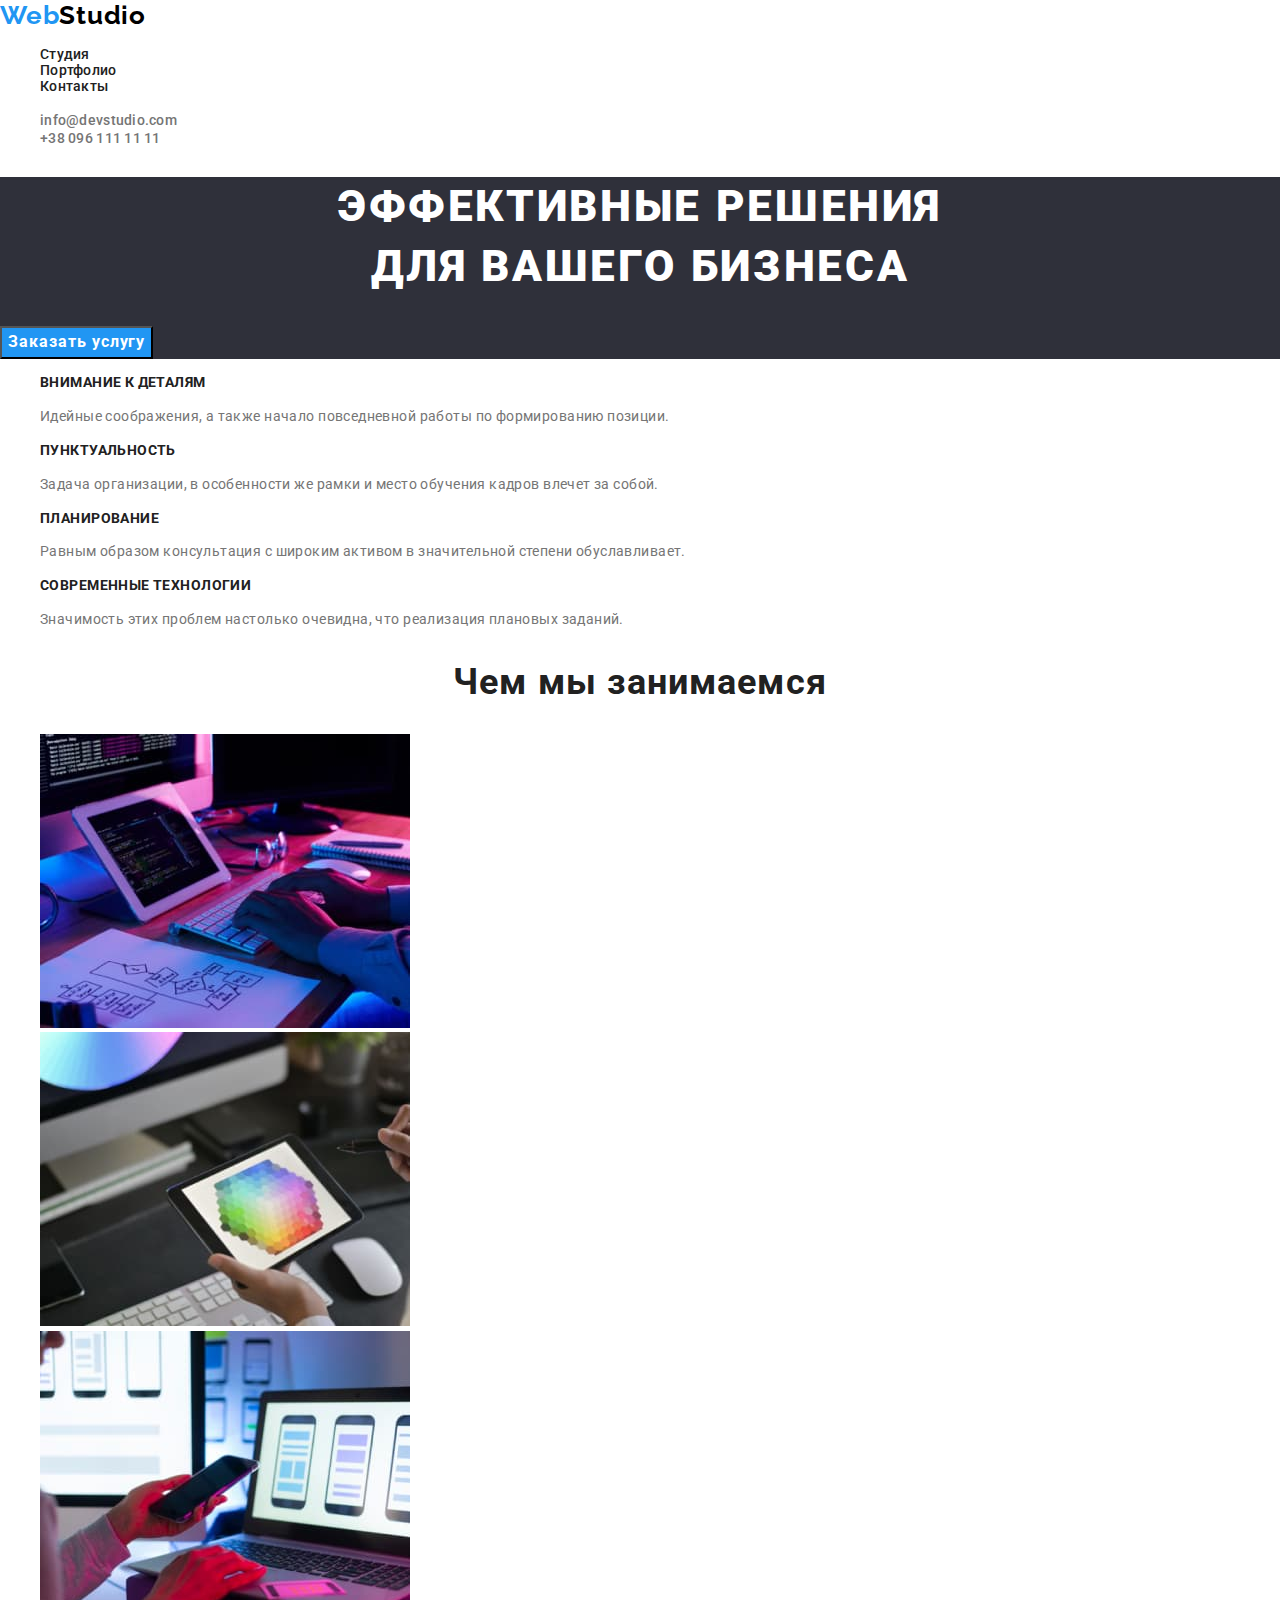
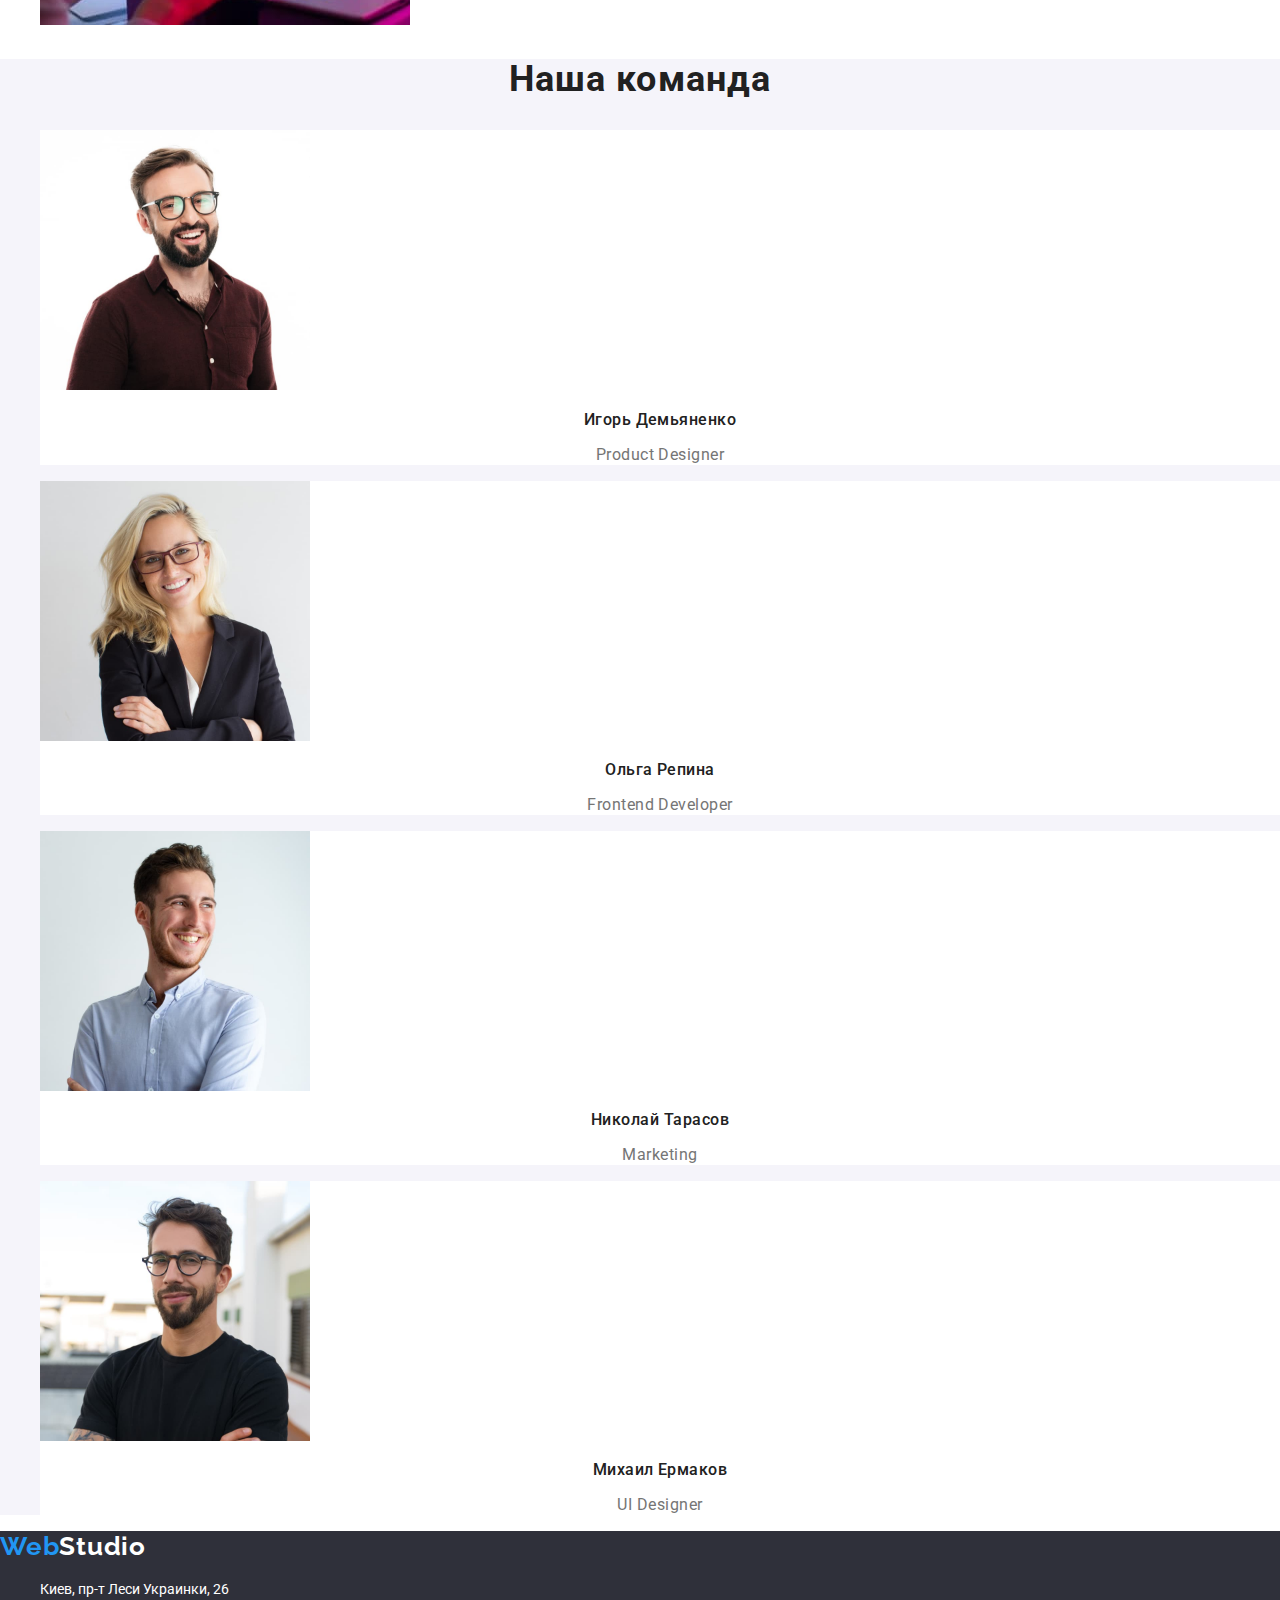
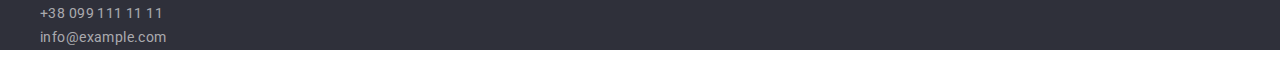
==== index.html @ f6a0c0f8 "Clone" ====
<!DOCTYPE html>
<html lang="ru">
<head>
    <meta charset="UTF-8">
    <meta http-equiv="X-UA-Compatible" content="IE=edge">
    <meta name="viewport" content="width=device-width, initial-scale=1.0">
    <title>Вебстудия</title>
    <link rel="preconnect" href="https://fonts.googleapis.com">
    <link rel="preconnect" href="https://fonts.gstatic.com" crossorigin>
    <link href="https://fonts.googleapis.com/css2?family=Raleway:wght@700&family=Roboto:wght@400;500;700;900&display=swap"
        rel="stylesheet">
    <link rel="stylesheet" href="https://cdnjs.cloudflare.com/ajax/libs/modern-normalize/1.1.0/modern-normalize.min.css">
    <link rel="stylesheet" href="./css/styles.css">
</head>
<body>
    <header class="header">
        <nav class="navigation">
            <a class="logo" href="" lang="en"><span class="logo-text"> <span class="logo-text-web">Web</span><span class="logo-text-studio">Studio</span></span> </a>
            <ul class="list menu">
                <li class="menu-item">
                    <a class="menu-link" href="">Студия</a>
                </li>
                <li class="menu-item">
                    <a class="menu-link" href="./portfolio.html">Портфолио</a>
                </li>
                <li class="menu-item">
                    <a class="menu-link" href="">Контакты</a>
                </li>
            </ul>
        </nav>
            <ul class="list contacts">
                <li class="contacts-item">
                    <a class="contacts-link" href="mailto:info@devstudio.com">info@devstudio.com</a>
                </li>
                <li class="contacts-item">
                    <a class="contacts-link" href="tel:+380961111111">+38 096 111 11 11</a>
                </li>
            </ul>
    </header>
    <main>
        <section class="hero-section">
            <h1 class="hero">Эффективные решения <br/> для вашего бизнеса</h1>
            <button type="button" class="hero-button">Заказать услугу</button>
        </section>
        <section>
            <h2 hidden>Наши преимущества</h2>
            <ul class="list benefits">
                <li class="benefits-item">
                    <h3 class="benefits-title">Внимание к деталям</h3>
                    <p class="benefits-text">Идейные соображения, а также начало повседневной работы по формированию позиции.</p>
                </li>
                <li class="benefits-item">
                    <h3 class="benefits-title">Пунктуальность</h3>
                    <p class="benefits-text">Задача организации, в особенности же рамки и место обучения кадров влечет за собой.</p>
                </li>
                <li class="benefits-item">
                    <h3 class="benefits-title">Планирование</h3>
                    <p class="benefits-text">Равным образом консультация с широким активом в значительной степени обуславливает.</p>
                </li>
                <li class="benefits-item">
                    <h3 class="benefits-title">Современные технологии</h3>
                    <p class="benefits-text">Значимость этих проблем настолько очевидна, что реализация плановых заданий.</p>
                </li>
            </ul>
        </section>
        <section>
            <h2 class="work-process-title">Чем мы занимаемся</h2>
            <ul class="list">
                <li class="work-process-list">
                    <img src="./images/img1.jpg" alt="Процесс работы" width="370" height="294"/>
                </li>
                <li class="work-process-list">
                    <img src="./images/img2.jpg" alt="Процесс работы" width="370" height="294"/>
                </li>
                <li class="work-process-list">
                    <img src="./images/img3.jpg" alt="Процесс работы" width="370" height="294"/>
                </li>
            </ul>
        </section>
        <section class="team">
            <h2 class="team-title">Наша команда</h2>
            <ul class="list team-list">
                <li class="team-item">
                    <img src="./images/employee1.jpg" alt="Игорь Демьяненко" width="270" height="260"/>
                    <h3 class="team-name">Игорь Демьяненко</h3>
                    <p class="team-position" lang="en">Product Designer</p>
                </li>
                <li class="team-item">
                    <img src="./images/employee2.jpg" alt="Ольга Репина" width="270" height="260"/>
                    <h3 class="team-name">Ольга Репина</h3>
                    <p class="team-position" lang="en">Frontend Developer</p>
                </li>
                <li class="team-item">
                    <img src="./images/employee3.jpg" alt="Николай Тарасов" width="270" height="260"/>
                    <h3 class="team-name">Николай Тарасов</h3>
                    <p class="team-position" lang="en">Marketing</p>
                </li>
                <li class="team-item">
                    <img src="./images/employee4.jpg" alt="Михаил Ермаков" width="270" height="260"/>
                    <h3 class="team-name">Михаил Ермаков</h3>
                    <p class="team-position" lang="en">UI Designer</p>
                </li>
            </ul>
        </section>
    </main>
    <footer class="footer">
        <a class="logo-footer" href="" lang="en"><span class="logo-footer-text"><span class="logo-footer-web">Web</span><span class="logo-footer-studio">Studio</span></span> </a>
        <address>
            <ul class="list">
                <li class="adress-item">
                    <a class="adress-link" href="https://goo.gl/maps/BZwKoePdumWKBTUe7" target="_blank" rel="noopener noreferrer">Киев, пр-т Леси Украинки, 26</a>
                </li>
                <li class="adress-item">
                    <a class="adress-contacts" href="tel:+380991111111">+38 099 111 11 11</a>
                </li>
                <li class="adress-item">
                    <a class="adress-contacts" href="mailto:info@example.com">info@example.com</a>
                </li>
            </ul>
        </address>
    </footer>
</body>
</html>
---- css/styles.css ----
:root{
    --primary-text-color: #212121;
    --secondary-text-color: #757575;
    --accent-color: #2196F3;
}

body {
    font-family: roboto, sans-serif;
    background-color: #FFFFFF;
    color: var(--primary-text-color);
}

/* ========== HEADER===========*/

.logo {
    text-decoration: none;
}

.logo-text {
    font-family: raleway , sans-serif;
    font-weight: 700;
    font-size: 26px;
    line-height: 1.19;
    letter-spacing: 0.03em;
}

.logo-text-web {
    color: var(--accent-color);
}

.logo-text-studio {
    color: #000000;
}

.list {
    list-style: none;
}

.menu-item {
    font-weight: 500;
    font-size: 14px;
    line-height: 1.14;
    letter-spacing: 0.02em;
}

.menu-link {
    text-decoration: none;
    color: var(--primary-text-color);
}

.menu-link:hover {
    color: var(--accent-color);
}

.menu-link:focus {
    color: var(--accent-color);
}


.contacts-link {
    font-weight: 500;
    font-size: 14px;
    line-height: 1.14;
    letter-spacing: 0.02em;
    color: var(--secondary-text-color);
    text-decoration: none;
}

.contacts-link:hover {
color: var(--accent-color);
}

.contacts-link:focus {
color: var(--accent-color);
}

/* ====================HERO================ */
.hero-section {
    background-color: #2F303A;
}

.hero {
    font-weight: 900;
    font-size: 44px;
    line-height: 1.36;
    text-align: center;
    letter-spacing: 0.06em;
    text-transform: uppercase;
    color: #FFFFFF;
}

.hero-button {
background: var(--accent-color);
cursor: pointer;
font-weight: 700;
font-size: 16px;
line-height: 1.66;
display: flex;
align-items: center;
text-align: center;
letter-spacing: 0.06em;
color: #FFFFFF;
}


/* ==============ПРЕИМУЩЕСТВА============ */


.benefits-title {
        font-weight: 700;
        font-size: 14px;
        line-height: 1.14;
        letter-spacing: 0.03em;
        text-transform: uppercase;
}

.benefits-text {
        font-size: 14px;
        line-height: 1.71;
        letter-spacing: 0.03em;
        color: var(--secondary-text-color);
}

/* ================ПРОЦЕСС И КОМАНДА============ */


.work-process-title {
    font-weight: 700;
    font-size: 36px;
    line-height: 1.16;
    text-align: center;
    letter-spacing: 0.03em;
}

.team {
    background-color: #F5F4FA;
}

.team-item {
    background-color: #FFFFFF;
}

.team-title {
    font-weight: 700;
    font-size: 36px;
    line-height: 1.16;
    text-align: center;
    letter-spacing: 0.03em;
}


.team-name {
    font-weight: 500;
    font-size: 16px;
    line-height: 1.18;
    text-align: center;
    letter-spacing: 0.03em;
}

.team-position {
    font-size: 16px;
    line-height: 1.18;
    text-align: center;
    letter-spacing: 0.03em;
    color: var(--secondary-text-color);
}

/* ==================ФУТЕР================= */

.footer {
    background-color: #2F303A;
}

.logo-footer {
    text-decoration: none;
}

.logo-footer-text {
    font-family: 'Raleway';
    font-weight: 700;
    font-size: 26px;
    line-height: 1.19;
    letter-spacing: 0.03em;
}

.logo-footer-web {
    color: var(--accent-color);
}

.logo-footer-studio {
    color:#FFFFFF
}


.adress-link {
    text-decoration: none;
    font-style: normal;
    font-size: 14px;
    line-height: 1.71;
    letter-spacing: 0.03;
    color: #FFFFFF;
}

.adress-link:hover {
    color: var(--accent-color);
}

.adress-link:focus{
    color: var(--accent-color);
}

.adress-contacts {
    text-decoration: none;
    font-style: normal;
    font-size: 14px;
    line-height: 1.71;
    letter-spacing: 0.03em;
    color: rgba(255, 255, 255, 0.6);
}

.adress-contacts:hover {
    color: var(--accent-color);
}

.adress-contacts:focus{
    color: var(--accent-color);
}

/* ================ПОРТФОЛИО================= */

.portfolio-nav-button {
    cursor: pointer;
}

.portfolio-nav-button-text {
    font-family: roboto, sans-serif;
    font-weight: 500;
    font-size: 16px;
    line-height: 1.62;
    text-align: center;
    letter-spacing: 0.03em;
    color: var(--primary-text-color);
}

.portfolio-nav-button-text:hover {
    color: #FFFFFF;
}

.portfolio-nav-button-text:focus{
    color: #FFFFFF;
}

.portfolio-nav-button:hover {
    background-color: var(--accent-color);
}

.portfolio-nav-button:focus {
    background-color: var(--accent-color);
}

.portfolio-title {
    color: var(--primary-text-color);
    font-weight: 700;
    font-size: 18px;
    line-height: 0.2;
    letter-spacing: 0.06em;
}

.portfolio-description {
    font-size: 16px;
    line-height: 1.88;
    letter-spacing: 0.03em;
    color: var(--secondary-text-color);
}

.portfolio-link {
    text-decoration: none;
}
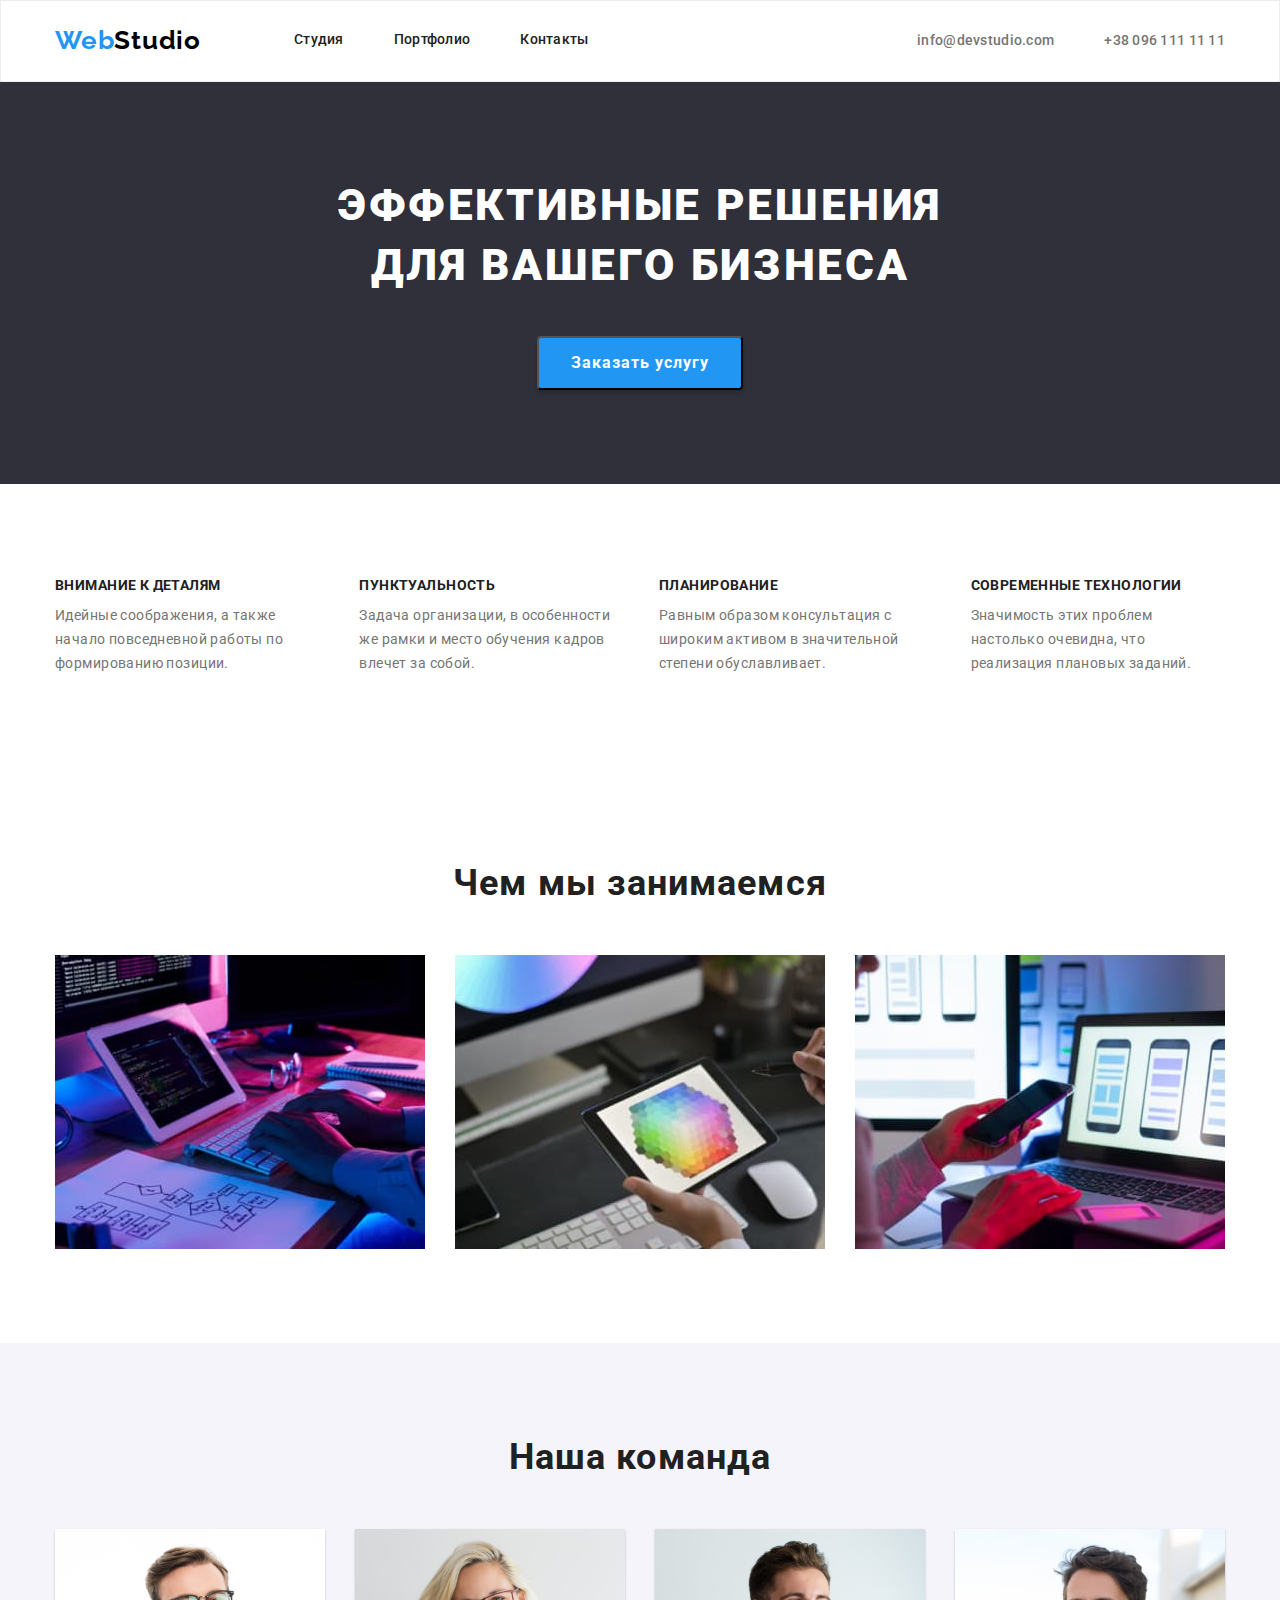
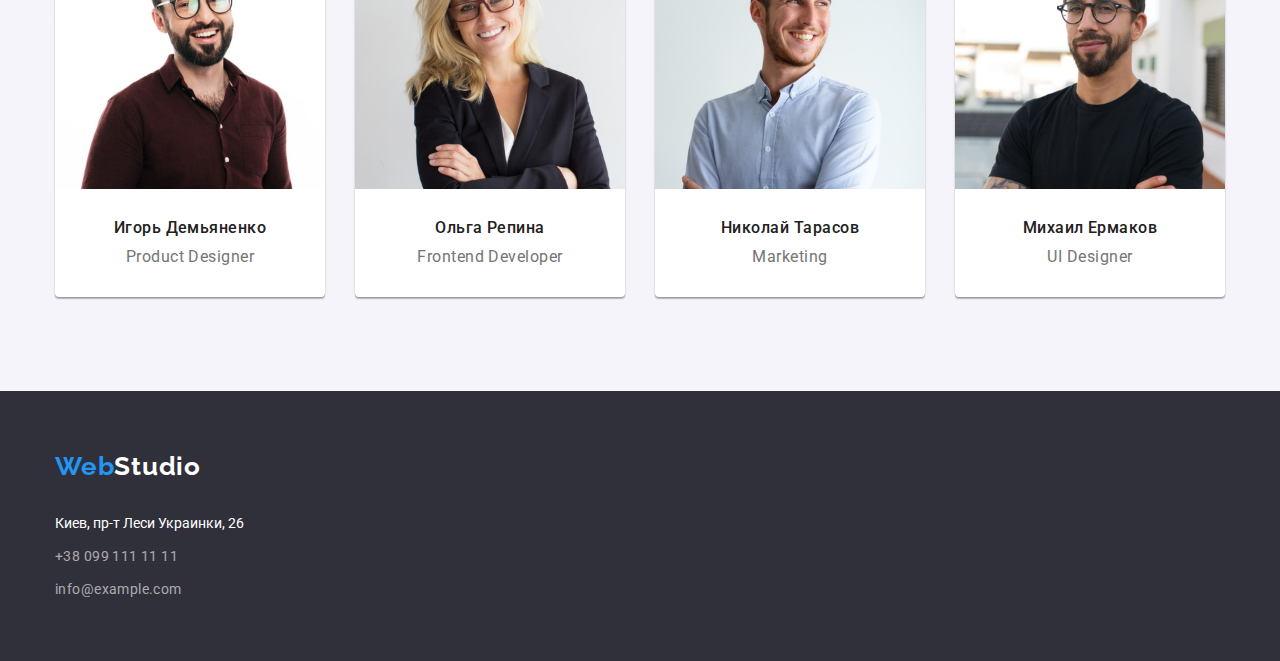
==== commit 2d92142e: "hw3" ====
--- a/index.html
+++ b/index.html
@@ -14,6 +14,7 @@
 </head>
 <body>
     <header class="header">
+        <div class="container header-container">
         <nav class="navigation">
             <a class="logo" href="" lang="en"><span class="logo-text"> <span class="logo-text-web">Web</span><span class="logo-text-studio">Studio</span></span> </a>
             <ul class="list menu">
@@ -36,13 +37,16 @@
                     <a class="contacts-link" href="tel:+380961111111">+38 096 111 11 11</a>
                 </li>
             </ul>
+        </div>
     </header>
     <main>
-        <section class="hero-section">
+        <section class="hero-section section">
+            <div class="container">
             <h1 class="hero">Эффективные решения <br/> для вашего бизнеса</h1>
             <button type="button" class="hero-button">Заказать услугу</button>
         </section>
-        <section>
+        <section class="section">
+            <div class="container">
             <h2 hidden>Наши преимущества</h2>
             <ul class="list benefits">
                 <li class="benefits-item">
@@ -62,10 +66,12 @@
                     <p class="benefits-text">Значимость этих проблем настолько очевидна, что реализация плановых заданий.</p>
                 </li>
             </ul>
+            </div>
         </section>
-        <section>
+        <section class="section">
+            <div class="container">
             <h2 class="work-process-title">Чем мы занимаемся</h2>
-            <ul class="list">
+            <ul class="list work-process-flex">
                 <li class="work-process-list">
                     <img src="./images/img1.jpg" alt="Процесс работы" width="370" height="294"/>
                 </li>
@@ -76,8 +82,10 @@
                     <img src="./images/img3.jpg" alt="Процесс работы" width="370" height="294"/>
                 </li>
             </ul>
+            </div>
         </section>
-        <section class="team">
+        <section class="team section">
+            <div class="container">
             <h2 class="team-title">Наша команда</h2>
             <ul class="list team-list">
                 <li class="team-item">
@@ -101,9 +109,11 @@
                     <p class="team-position" lang="en">UI Designer</p>
                 </li>
             </ul>
+        </div>
         </section>
     </main>
     <footer class="footer">
+        <div class="container">
         <a class="logo-footer" href="" lang="en"><span class="logo-footer-text"><span class="logo-footer-web">Web</span><span class="logo-footer-studio">Studio</span></span> </a>
         <address>
             <ul class="list">
@@ -118,6 +128,7 @@
                 </li>
             </ul>
         </address>
+        </div>
     </footer>
 </body>
 </html>--- a/css/styles.css
+++ b/css/styles.css
@@ -10,9 +10,33 @@
     color: var(--primary-text-color);
 }
 
+h1,h2,h3,h4,h5,h5,p {
+    margin-top: 0;
+    margin-bottom: 0;
+}
+
+ul,ol {
+    margin-top: 0;
+    margin-bottom: 0;
+    padding-left: 0;
+}
+
+img {
+    display: block;
+}
+
+.container {
+    width: 1200px;
+    margin-left: auto;
+    margin-right: auto;
+    padding-left: 15px;
+    padding-right: 15px;
+}
+
 /* ========== HEADER===========*/
 
 .logo {
+    margin-right: 93px;
     text-decoration: none;
 }
 
@@ -36,11 +60,42 @@
     list-style: none;
 }
 
+.header {
+    border: 1px solid #ECECEC;
+}
+
+.header-container {
+    display: flex;
+    align-items: center;
+    padding-top: 24px;
+    padding-bottom: 25px;
+}
+
+.navigation {
+    display: flex;
+    align-items: center;
+}
+
+.menu {
+    display: flex;
+    align-items: center;
+}
+
+.contacts {
+    display: flex;
+    align-items: center;
+}
+
+
 .menu-item {
     font-weight: 500;
     font-size: 14px;
     line-height: 1.14;
     letter-spacing: 0.02em;
+}
+
+.menu-item:not(:last-child) {
+    margin-right: 50px;
 }
 
 .menu-link {
@@ -66,6 +121,15 @@
     text-decoration: none;
 }
 
+
+.contacts-item:not(:last-child) {
+    margin-right: 50px;
+}
+
+.contacts {
+    margin-left: auto;
+}
+
 .contacts-link:hover {
 color: var(--accent-color);
 }
@@ -75,6 +139,12 @@
 }
 
 /* ====================HERO================ */
+
+.section {
+    padding-top: 94px;
+    padding-bottom: 94px;
+}
+
 .hero-section {
     background-color: #2F303A;
 }
@@ -94,17 +164,34 @@
 cursor: pointer;
 font-weight: 700;
 font-size: 16px;
-line-height: 1.66;
+line-height: 1.88;
 display: flex;
 align-items: center;
 text-align: center;
 letter-spacing: 0.06em;
 color: #FFFFFF;
+box-shadow: 0px 4px 4px rgba(0, 0, 0, 0.15);
+border-radius: 4px;
+padding-top: 10px;
+padding-bottom: 10px;
+padding-left: 32px;
+padding-right: 32px;
+margin-left: auto;
+margin-right: auto;
+margin-top: 40px;
 }
 
 
 /* ==============ПРЕИМУЩЕСТВА============ */
 
+.benefits {
+    display: flex;
+}
+
+
+.benefits-item:not(:last-child) {
+    margin-right: 30px;
+}
 
 .benefits-title {
         font-weight: 700;
@@ -119,11 +206,10 @@
         line-height: 1.71;
         letter-spacing: 0.03em;
         color: var(--secondary-text-color);
+        margin-top: 10px;
 }
 
 /* ================ПРОЦЕСС И КОМАНДА============ */
-
-
 .work-process-title {
     font-weight: 700;
     font-size: 36px;
@@ -132,12 +218,36 @@
     letter-spacing: 0.03em;
 }
 
+.work-process-flex {
+    display: flex;
+    margin-top: 50px;
+}
+
+.work-process-list:not(:last-child) {
+    margin-right: 30px;
+    width: 370px;
+}
+
 .team {
     background-color: #F5F4FA;
 }
 
+.team-list {
+    display: flex;
+}
+
 .team-item {
     background-color: #FFFFFF;
+    margin-top: 50px;
+    padding-bottom: 30px;
+    width: 270px;
+    background: #FFFFFF;
+    box-shadow: 0px 1px 3px rgba(0, 0, 0, 0.12), 0px 1px 1px rgba(0, 0, 0, 0.14), 0px 2px 1px rgba(0, 0, 0, 0.2);
+    border-radius: 0px 0px 4px 4px;
+}
+
+.team-item:not(:last-child) {
+    margin-right: 30px;
 }
 
 .team-title {
@@ -155,6 +265,7 @@
     line-height: 1.18;
     text-align: center;
     letter-spacing: 0.03em;
+    padding-top: 30px;
 }
 
 .team-position {
@@ -163,16 +274,21 @@
     text-align: center;
     letter-spacing: 0.03em;
     color: var(--secondary-text-color);
+    margin-top: 10px;
 }
 
 /* ==================ФУТЕР================= */
 
 .footer {
     background-color: #2F303A;
+    padding-top: 60px;
+    padding-bottom: 60px;
 }
 
 .logo-footer {
     text-decoration: none;
+    display: flex;
+    margin-bottom: 30px;
 }
 
 .logo-footer-text {
@@ -226,10 +342,25 @@
     color: var(--accent-color);
 }
 
+.adress-item:not(:first-child) {
+    margin-top: 9px;
+}
+
 /* ================ПОРТФОЛИО================= */
+
+.portfolio-nav {
+    display: flex;
+    justify-content: center;
+}
+
+.portfolio-nav-link:not(:last-child) {
+    margin-right: 8px;
+}
 
 .portfolio-nav-button {
     cursor: pointer;
+    background: #F5F4FA;
+    border-radius: 4px;
 }
 
 .portfolio-nav-button-text {
@@ -256,6 +387,12 @@
 
 .portfolio-nav-button:focus {
     background-color: var(--accent-color);
+}
+
+.portfolio-list {
+    display: flex;
+    flex-wrap: wrap;
+    margin-top: 50px;
 }
 
 .portfolio-title {
@@ -264,6 +401,7 @@
     font-size: 18px;
     line-height: 0.2;
     letter-spacing: 0.06em;
+    margin-bottom: 4px;
 }
 
 .portfolio-description {
@@ -275,4 +413,26 @@
 
 .portfolio-link {
     text-decoration: none;
-}+}
+
+.portfolio-list-item {
+    width: 370px;
+}
+
+.portfolio-list-item:not(:nth-last-child(-n + 3)) {
+    margin-bottom: 30px;
+}
+
+.portfolio-list-item:not(:nth-child(3n + 3)) {
+    margin-right: 30px;
+}
+
+.card-border {
+    background: #FFFFFF;
+    border: 1px solid #EEEEEE;
+    padding-top: 20px;
+    padding-bottom: 20px;
+    padding-right: 24px;
+    padding-left: 24px;
+}
+
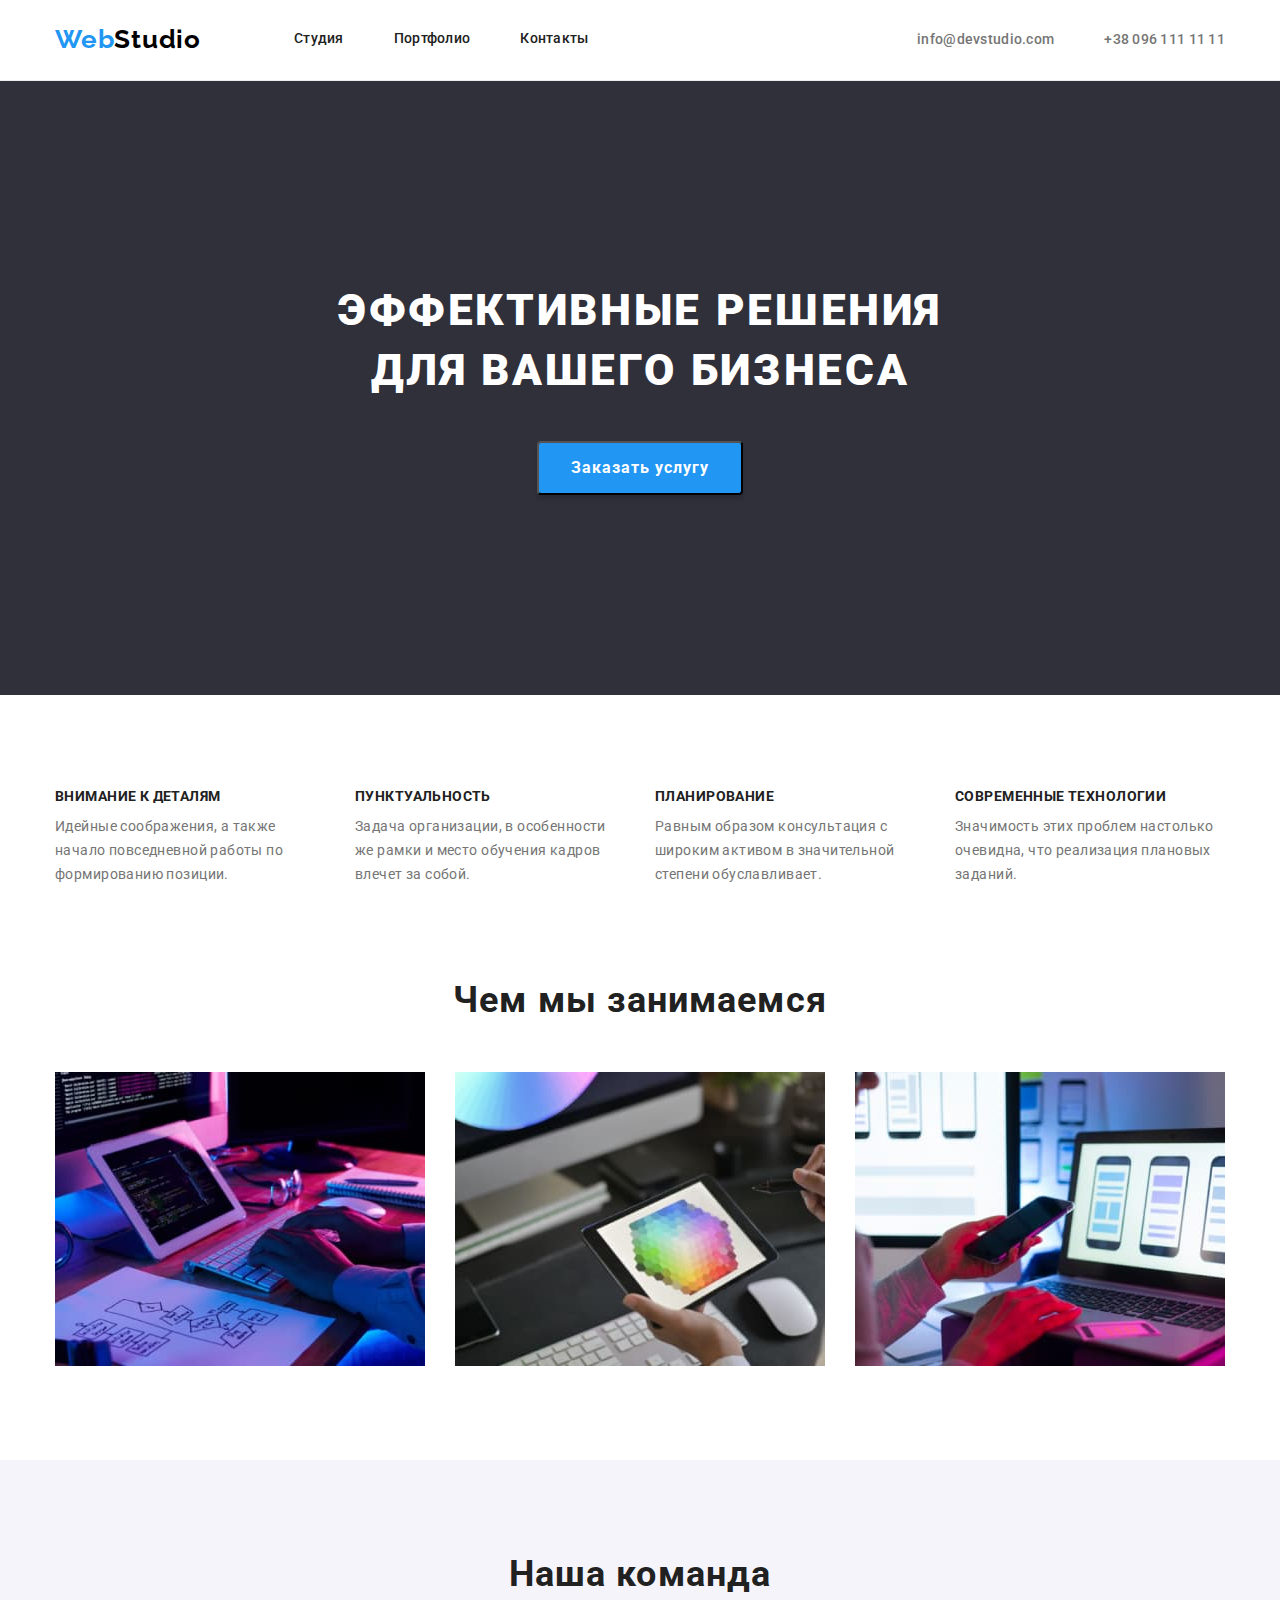
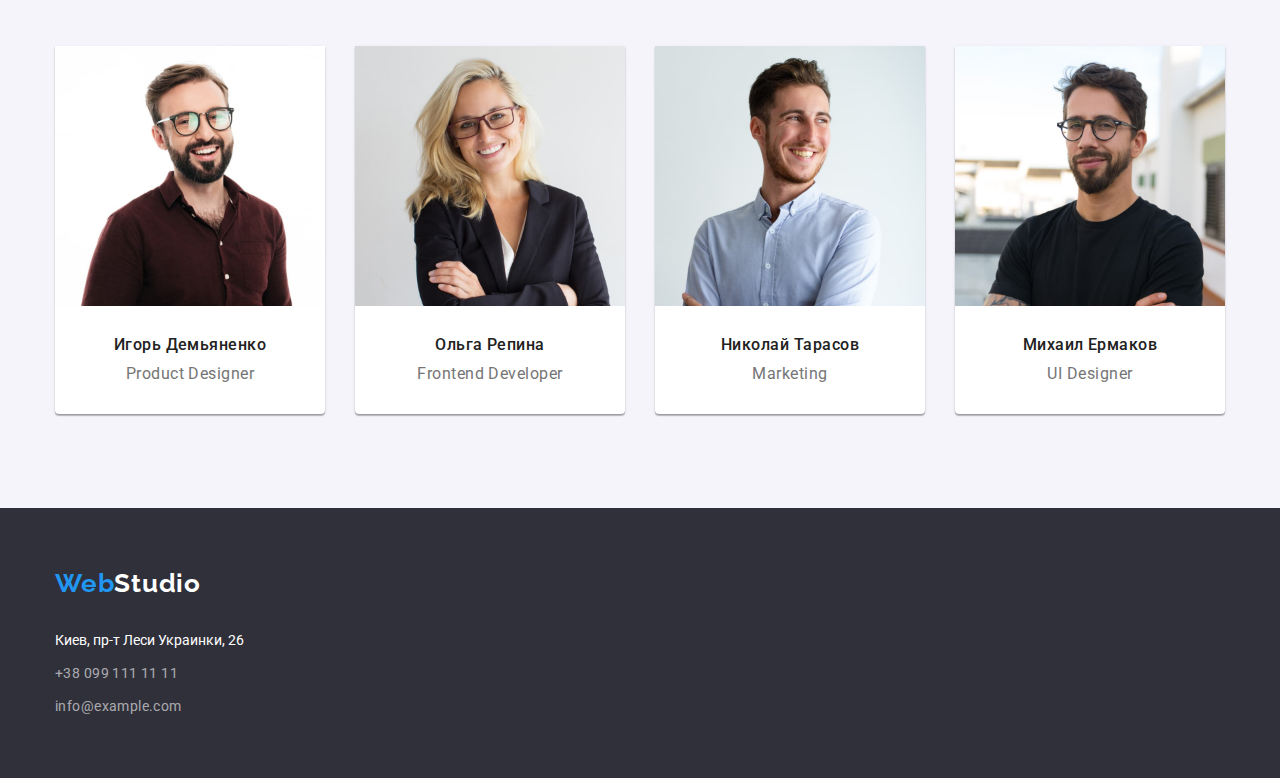
==== commit b1f5ce7d: "fixes hw3" ====
--- a/index.html
+++ b/index.html
@@ -40,7 +40,7 @@
         </div>
     </header>
     <main>
-        <section class="hero-section section">
+        <section class="hero-section">
             <div class="container">
             <h1 class="hero">Эффективные решения <br/> для вашего бизнеса</h1>
             <button type="button" class="hero-button">Заказать услугу</button>
@@ -68,7 +68,7 @@
             </ul>
             </div>
         </section>
-        <section class="section">
+        <section class="work-process">
             <div class="container">
             <h2 class="work-process-title">Чем мы занимаемся</h2>
             <ul class="list work-process-flex">
--- a/css/styles.css
+++ b/css/styles.css
@@ -61,14 +61,14 @@
 }
 
 .header {
-    border: 1px solid #ECECEC;
-}
-
-.header-container {
-    display: flex;
-    align-items: center;
+    border-bottom: 1px solid #ECECEC;
     padding-top: 24px;
     padding-bottom: 25px;
+}
+
+.header-container {
+    display: flex;
+    align-items: center;
 }
 
 .navigation {
@@ -147,6 +147,8 @@
 
 .hero-section {
     background-color: #2F303A;
+    padding-top: 200px;
+    padding-bottom: 200px;
 }
 
 .hero {
@@ -188,6 +190,9 @@
     display: flex;
 }
 
+.benefits-item {
+    width: 270px;
+}
 
 .benefits-item:not(:last-child) {
     margin-right: 30px;
@@ -228,17 +233,21 @@
     width: 370px;
 }
 
+.work-process {
+    padding-bottom: 94px;
+}
+
 .team {
     background-color: #F5F4FA;
 }
 
 .team-list {
     display: flex;
+    margin-top: 50px;
 }
 
 .team-item {
     background-color: #FFFFFF;
-    margin-top: 50px;
     padding-bottom: 30px;
     width: 270px;
     background: #FFFFFF;
@@ -361,6 +370,10 @@
     cursor: pointer;
     background: #F5F4FA;
     border-radius: 4px;
+    padding-top: 6px;
+    padding-bottom: 6px;
+    padding-right: 22px;
+    padding-left: 22px;
 }
 
 .portfolio-nav-button-text {
@@ -399,7 +412,7 @@
     color: var(--primary-text-color);
     font-weight: 700;
     font-size: 18px;
-    line-height: 0.2;
+    line-height: 2;
     letter-spacing: 0.06em;
     margin-bottom: 4px;
 }
